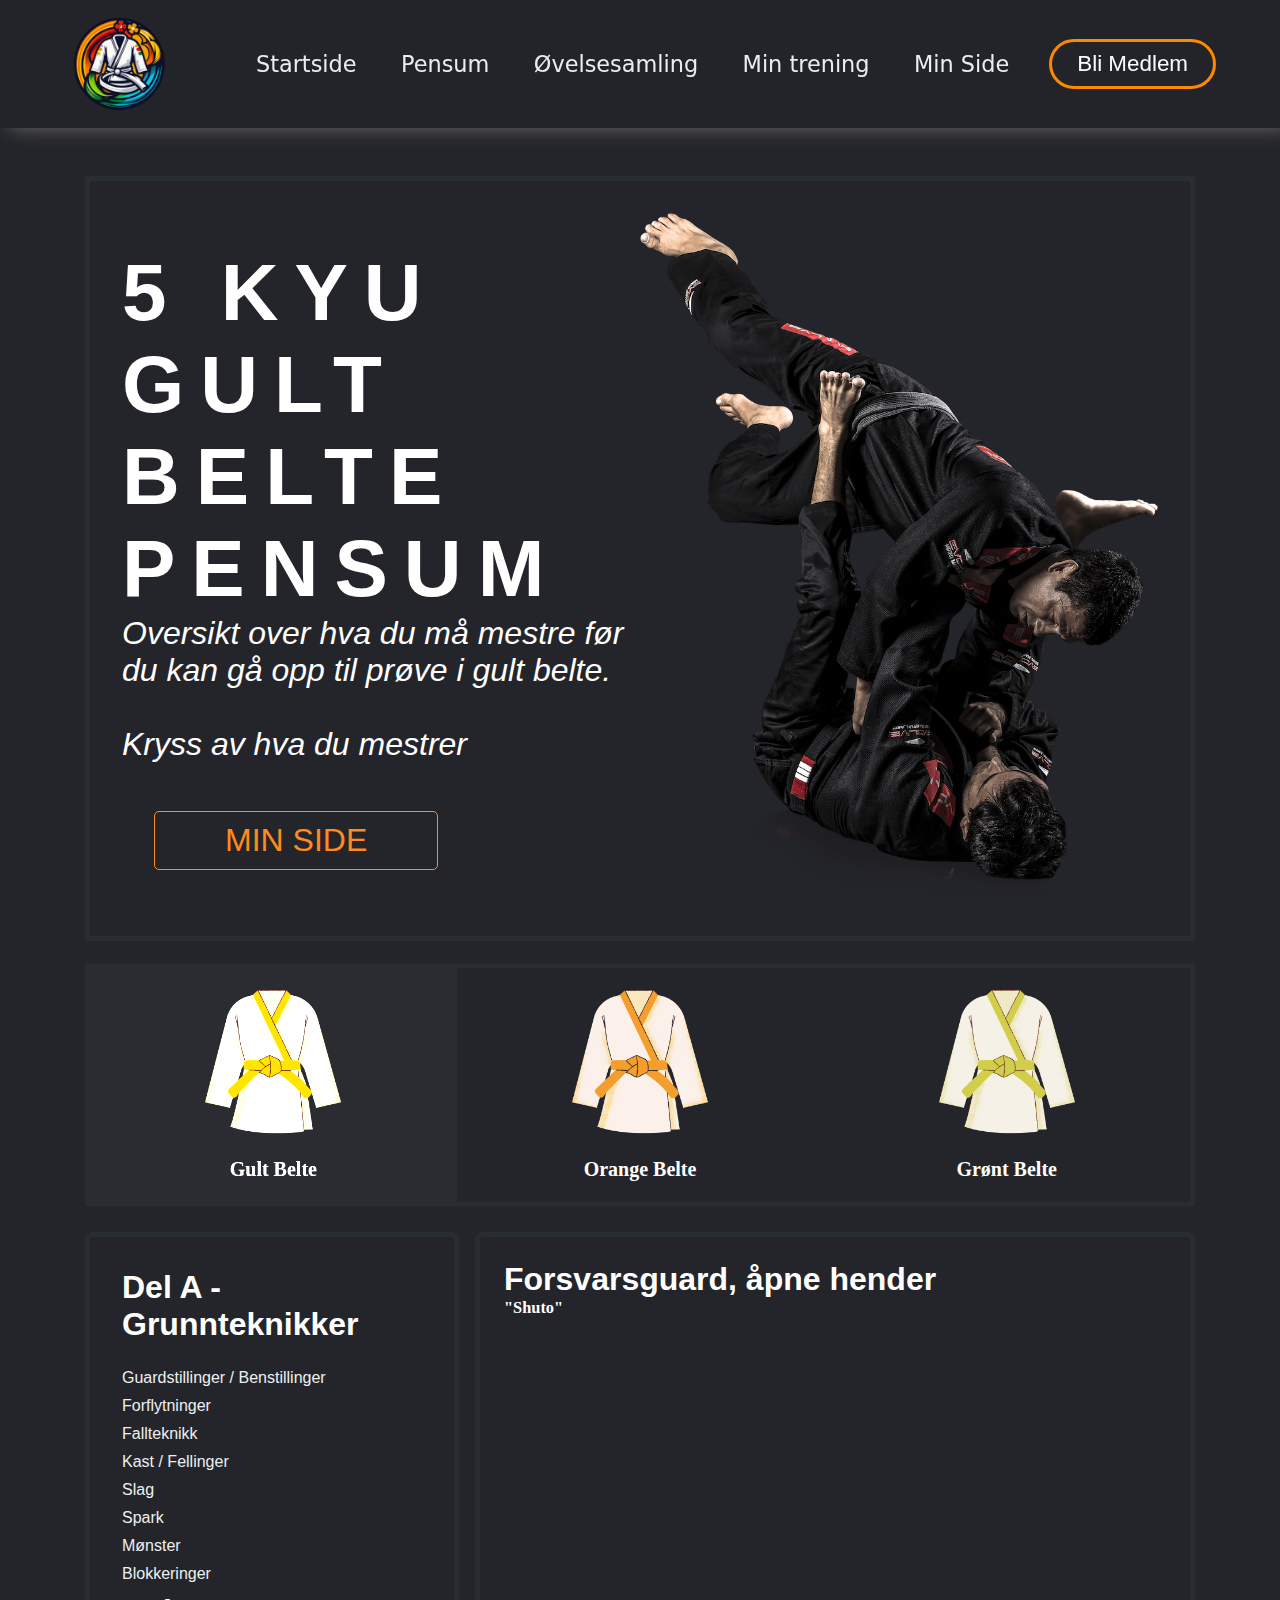
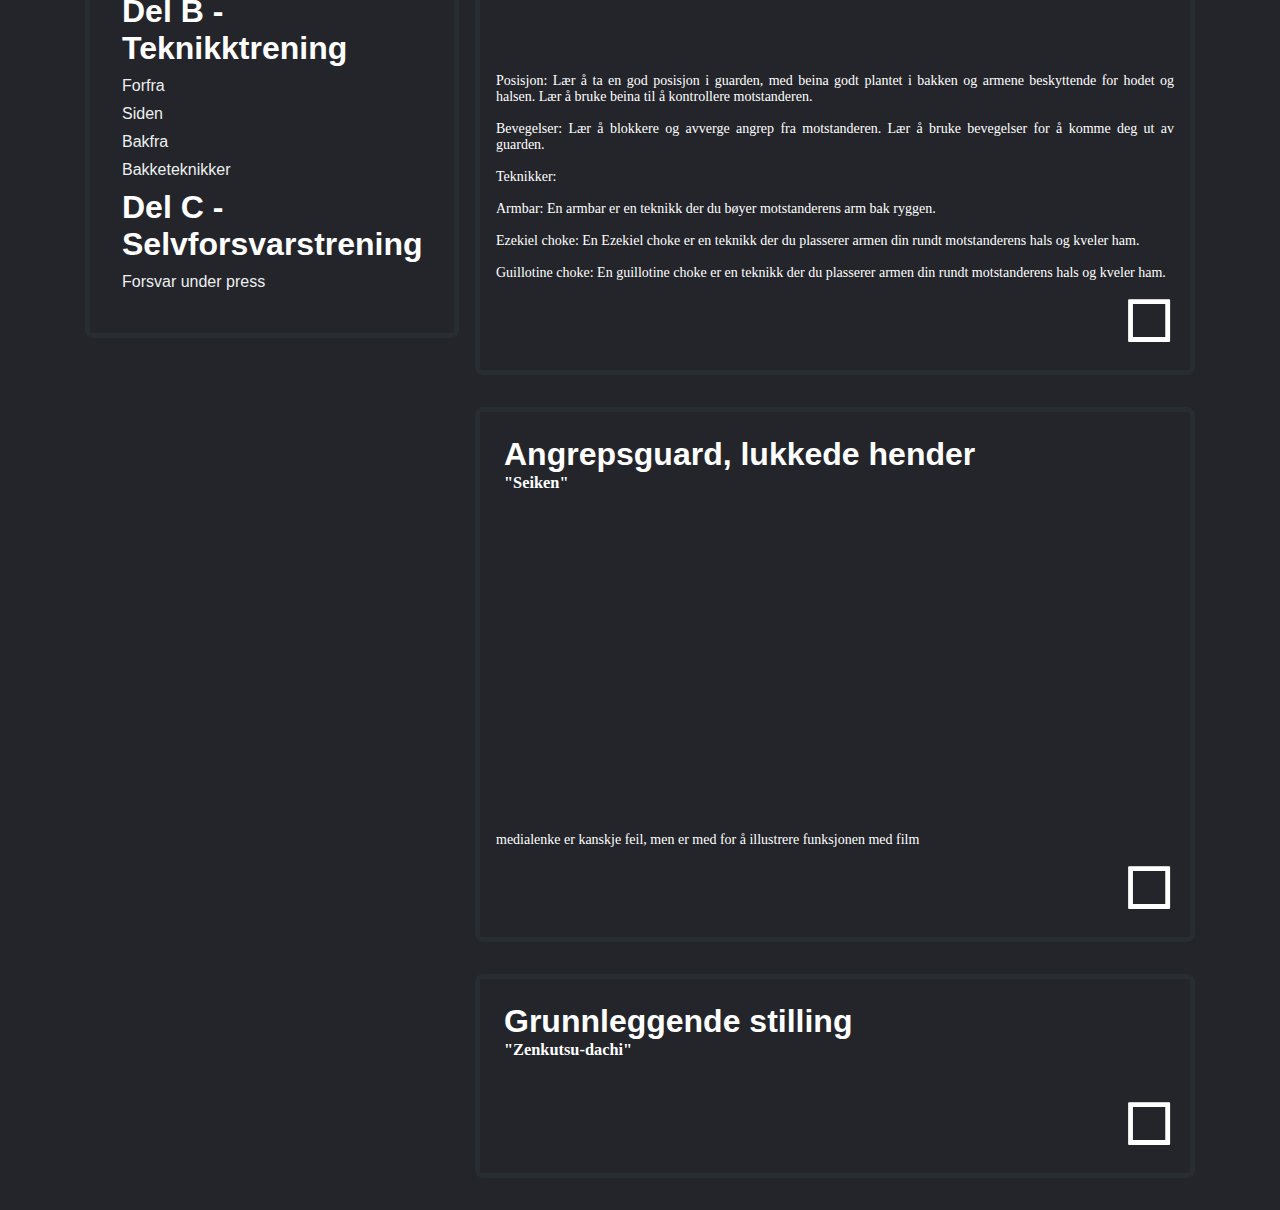
==== JuJitsu Marie/index.html @ 661f01a4 "Lagt til Øvelsesamling" ====
<!DOCTYPE html>
<html lang="en">
<head>
    <!-- META ------------------------------------------>
    <meta charset="UTF-8">
    <meta name="viewport" content="width=device-width, initial-scale=1.0" />
    <meta name="title" content="JuJitsu"/>
    <meta name="description" content="Belte gradering applikasjon" />
    <meta name="author" content="Team2"/>  
    <!-- Styles ----------------------------------------->
    <link rel="stylesheet" href="css/styles.css">
    <link rel="stylesheet" href="css/common.css">
    <link rel="stylesheet" href="css/navBar.css">
    <link rel="stylesheet" href="css/profile.css">
    <link rel="stylesheet" href="css/responsive.css">
    <link rel="stylesheet" href="css/trackProgress.css">
    <link rel="stylesheet" href="css/auth.css">
    <link rel="stylesheet" href="css/pensum.css">
    <!-- Auth ------------------------------------------->
    <script src="js/user/authView.js"></script>
    <script src="js/user/authController.js"></script>
    <!-- Common ----------------------------------------->
    <script src="js/model.js"></script>
    <script src="js/common.js"></script>
    <script src="js/commonView.js"></script>
    <script src="js/commonController.js"></script> 
    <!-- Pages ------------------------------------------>
    <script src="js/landingView.js"></script>
    <!--------------------------------------------------->
    <script src="js/pensumView.js"></script>
    <script src="js/pensumController.js"></script>
    <!--------------------------------------------------->
    <script src="js/userGradeController.js"></script>
    <script src="js/userGradeView.js"></script>
    <script src="js/userSettingsView.js"></script>
    <!--------------------------------------------------->
    <script src="js/trainingView.js"></script>
    <script src="js/trainingController.js"></script>
    <!--------------------------------------------------->
    <script src="js/ExerciseCollectionView.js"></script>
    <script src="js/ExerciseCollectionController.js"></script>
    <!--------------------------------------------------->

</head>
<body onload="init()">
    <div id="header"></div>
    <div id="app"></div>   
    <noscript>Du må slå på javascript for å se denne siden</noscript>
</body>
</html>
---- JuJitsu Marie/css/styles.css ----
html{
  scroll-behavior: smooth;
  scroll-padding: 0px 0px 0px 0px;
}

table {
  border-collapse: collapse;
}

th, td {
  border: 1px solid orange;
  padding: 6px;
}
td{
  text-align: right;
}

td:first-child{
  text-align: left;
}

tr:first-child{
background-color: rgb(184, 115, 11);  
color: white;
}

tr:nth-child(even){
  background-color: rgb(11, 11, 138);
}

th > span{
  cursor: pointer;
}

.main_section .row {
  align-items: center;
  border: 5px solid var(--body-color);
  width: 100%;
  margin: 9rem 0;
  padding: 2rem;
  margin-top: 11rem;
}


.main_section .detail-box a {
  display: inline-block;
  font-family: Verdana, Geneva, Tahoma, sans-serif;
  text-transform: uppercase;
  padding: 10px 70px;
  background-color: transparent;
  border: 1px solid #ff8a1d;
  border-radius: 5px;
  color: #ff8a1d;
}

.main_section .detail-box a:hover {
  background-color: transparent;
  color: #ffffff;
}

.main_section .img-box img {
  width: 100%;
}

.exerciseImg {
  justify-content: center;
  align-items: center;
  width: 100%;
  overflow: hidden;
}
.exerciseContent {
  display: flex;
  flex-direction: row;
  height: 500%;
  width: auto;
  scroll-behavior: smooth;
}
---- JuJitsu Marie/css/common.css ----
:root {
    --body-color: rgb(40, 44, 51);
    --blue: #007bff;
    --indigo: #6610f2;
    --purple: #6f42c1;
    --pink: #e83e8c;
    --red: #dc3545;
    --orange: #fd7e14;
    --yellow: #ffc107;
    --green: #28a745;
    --teal: #20c997;
    --cyan: #17a2b8;
    --white: #fff;
    --gray: #6c757d;
    --gray-dark: #343a40;
    --primary: #007bff;
    --secondary: #6c757d;
    --success: #28a745;
    --info: #17a2b8;
    --warning: #ffc107;
    --danger: #dc3545;
    --light: #f8f9fa;
    --dark: #343a40;
    --breakpoint-xs: 0;
    --breakpoint-sm: 576px;
    --breakpoint-md: 768px;
    --breakpoint-lg: 992px;
    --breakpoint-xl: 1200px;
    --font-family-sans-serif: -apple-system, BlinkMacSystemFont, "Segoe UI",
      Roboto, "Helvetica Neue", Arial, "Noto Sans", sans-serif,
      "Apple Color Emoji", "Segoe UI Emoji", "Segoe UI Symbol", "Noto Color Emoji";
    --font-family-monospace: SFMono-Regular, Menlo, Monaco, Consolas,
      "Liberation Mono", "Courier New", monospace;
  }

  #app {
    margin-top: 7%;
  }
  
  h1 {
    font-family: "Segoe UI", Tahoma, Geneva, Verdana, sans-serif;
    font-weight: 700;
    font-size: 5rem;
  }
  
  h2 {
    font-family: "Segoe UI", Tahoma, Geneva, Verdana, sans-serif;
    font-weight: 700;
    font-size: 2rem;
  }
  
  body {
    color: white;
    font-size: 14px;
  }
  
  * {
    box-sizing: border-box;
    margin: 0;
    padding: 0;
    background-color: #24252a;
  }
  
  .container {
    width: 100%;
    padding-right: 15px;
    padding-left: 15px;
    margin-right: auto;
    margin-left: auto;
    margin-top: 0;
    margin-bottom: 0;
    gap: 1rem;
  }
  
  .row {
    display: -ms-flexbox;
    display: flex;
    -ms-flex-wrap: wrap;
    flex-wrap: wrap;
    margin-right: -15px;
    margin-left: -15px;
  }
  
  .no-gutters {
    margin-right: 0;
    margin-left: 0;
  }
  
  .no-gutters > .col,
  .no-gutters > [class*="col-"] {
    padding-right: 0;
    padding-left: 0;
  }
  
  .col-6 {
    -ms-flex: 0 0 50%;
    flex: 0 0 50%;
    max-width: 50%;
  }
  
  .order-6 {
    -ms-flex-order: 6;
    order: 6;
  }
  
  .offset-6 {
    margin-left: 50%;
  }
  
  .col-sm-6 {
    -ms-flex: 0 0 50%;
    flex: 0 0 50%;
    max-width: 50%;
  }
  
  .order-sm-6 {
    -ms-flex-order: 6;
    order: 6;
  }
  
  .col-md-6 {
    -ms-flex: 0 0 50%;
    flex: 0 0 50%;
    max-width: 50%;
  }
  
  .layout_padding {
    padding-top: 120px;
    padding-bottom: 120px;
  }
  
  .layout_padding2 {
    padding: 45px 0;
  }
  
  .layout_padding2-top {
    padding-top: 45px;
  }
  
  .layout_padding2-bottom {
    padding-bottom: 45px;
  }
  
  .layout_padding-top {
    padding-top: 120px;
  }
  
  .layout_padding-bottom {
    padding-bottom: 120px;
  }

  ::-webkit-scrollbar {
    width: 5px;
  }
  
  ::-webkit-scrollbar-track {
    background: #201f1f;
  }
  
  ::-webkit-scrollbar-thumb {
    background: #e27a04;
  }
  
  ::-webkit-scrollbar-thumb:hover {
    background: #555;
  }
---- JuJitsu Marie/css/navBar.css ----
li,
a,
button {
  font-family: "Montserrat", sans-serif;
  font-weight: 500;
  font-size: 16px;
  color: #edf0f1;
  text-decoration: none;
  cursor: pointer;
}

header {
  display: flex;
  justify-content: flex-end;
  align-items: center;
  padding: 1% 5%;
  filter: brightness(0.9);
  filter: drop-shadow(rgb(107, 107, 107) 10px 0px 10px);
  position: fixed; /* Change to "fixed" */
  top: 0;
  width: 100%; /* Make it 100% width to span the entire viewport */
  z-index: 100; /* Add a z-index to ensure it's above other content */
  height: 8rem;
  opacity: 0.99;
}

.logo {
  cursor: pointer;
  margin-right: auto;
  height: 7rem;
  width: 7rem;
}

.nav__links {
  list-style: none;
  cursor: pointer;
  
}

.nav__links li {
  display: inline-block;
  
}

.nav__links li a {
  transition: all 0.3s ease 0s;
  padding: 0 20px;
  font-size: 1.4rem;
  font-family: system-ui, -apple-system, BlinkMacSystemFont, 'Segoe UI', Roboto, Oxygen, Ubuntu, Cantarell, 'Open Sans', 'Helvetica Neue', sans-serif;
}

.nav__links li a:hover {
  color: rgb(255, 140, 0);
}

button {
  padding: 9px 25px;
  font-size: 1.4rem;
  background-color: inherit;
  color: rgb(255, 255, 255);
  border: rgb(255, 140, 0) 3px solid;
  border-radius: 25px;
  cursor: pointer;
  transition: all 0.3s ease 0s;
  margin-left: 20px;
}

button:hover {
  background-color: rgb(59, 59, 59);
  color: rgb(255, 255, 255);
  box-shadow: rgb(255, 140, 0) 0 0 10px;
}
---- JuJitsu Marie/css/profile.css ----
.sidenav {
    color: #ffffff;
    border-bottom-right-radius: 25px;
    top: 20rem;
    left: 10%;
    overflow-x: hidden;
    padding-top: 20px;
    position: absolute;
    width: 250px;
}

.profile {
    margin-bottom: 20px;
    margin-top: 1rem;
    text-align: center;
}

.profile img {
    border-radius: 50%;
    box-shadow: 0px 0px 5px 1px rgb(255, 255, 255);
}

.name {
    font-size: 20px;
    font-weight: bold;
    padding-top: 20px;
}

.job {
    font-size: 16px;
    font-weight: bold;
    padding-top: 10px;
}

.url, hr {
    text-align: center;
}

.url hr {
    margin-left: 20%;
    width: 60%;
}

.url a {
    color: #818181;
    display: block;
    font-size: 20px;
    margin: 10px 0;
    padding: 6px 8px;
    text-decoration: none;
}

.url a:hover, .url .active {
  color: black;
    margin-left: 25%;
    width: 50%;
    background-color: #ffffff;
    border-radius: 20px;
}

.main_grade {
    margin-top: 7%;
    margin-left: 29%;
    font-size: 28px;
    padding: 0 10px;
    width: 58%;
    
}


.main_grade .card_grade {
  display: flex;
  flex-direction: row;
  flex-wrap: wrap;
  flex-flow: row;
  justify-content: space-between;
  height: auto;
    
    
}

.main_settings {
  margin-top: 10%;
  margin-left: 29%;
  font-size: 28px;
  padding: 0 10px;
  width: 58%;
}

.main_settings h2 {
  color: #ffffff;
  font-family: 'Segoe UI', Tahoma, Geneva, Verdana, sans-serif;
  font-size: 24px;
  margin-bottom: 10px;
}

.main_settings .card_settings {
  background-color: inherit;
  border-radius: 18px;
  box-shadow: 1px 1px 8px 0 grey;
  height: auto;
  margin-bottom: 20px;
  padding: 20px 0 20px 20px;
  width: 80rem;
}

.main_settings .card_settings table {
  border: none;
  font-size: 16px;
  height: 270px;
  width: 80%;
}

.edit {
  position: absolute;
  color: #e7e7e8;
  right: 14%;
}


#checklist {
  margin: 20px;
  text-align: left;
}
---- JuJitsu Marie/css/responsive.css ----
@media (max-width: 1300px) {}

@media (max-width: 1120px) {}

@media (max-width: 992px) {
    .hero_area {
        height: auto;
    }

    .header_section .main_nav {
        flex: 1;
    }

    #navbarSupportedContent {
        margin-top: 15px;
    }

    .main_section {
        padding-top: 45px;
    }

    .pensum_section .pensum_container .box {
        padding: 30px 15px;
    }

    .pensum_section .pensum_container .box .img-box {
        width: 75px;
    }


    .pensum_section {
        transform: none;
        padding: 90px 0;
    }


}

@media (max-width: 767px) {
    .layout_padding {
        padding-top: 90px;
        padding-bottom: 90px;
    }

    .layout_padding-top {
        padding-top: 90px;
    }

    .layout_padding-bottom {
        padding-bottom: 90px;
    }

    .main_section .detail-box {
        padding-bottom: 45px;
    }

    .pensum_section .pensum_container {
        flex-direction: column;
    }

    .pensum_section .pensum_container .box {
        padding: 30px 15px;
    }

    .pensum_section .pensum_container .box:not(:nth-last-child(1)) {
        margin-bottom: 15px;
    }

}

@media (max-width: 576px) {}

@media (max-width: 480px) {}

@media (max-width: 400px) {}

@media (max-width: 360px) {}

@media (min-width: 1200px) {
    .container {
        max-width: 1170px;
    }

}

@media (min-width: 576px) {
    .container {
      max-width: 540px;
    }
  }
  
  @media (min-width: 768px) {
    .container {
      max-width: 720px;
    }
  }
  
  @media (min-width: 992px) {
    .container {
      max-width: 960px;
    }
  }
  
  @media (min-width: 1200px) {
    .container {
      max-width: 1140px;
    }
  }
---- JuJitsu Marie/css/trackProgress.css ----
#progress{
  display: flex;
  flex-direction: row;
}

#checklist {
    margin: 20px;
    text-align: left;
  }
  
  
  ul {
    list-style: none;
    padding: 0;
  }
  
  li {
    margin: 10px 0;
  }
  
  .circular-chart {
    display: flex;
    justify-content: center;
    align-items: center;
    justify-self: center;
    margin: 20px;
    max-width: 20rem;
  }
  
  .circleBelt {

    stroke-width: 3.8;
    fill: none;
  }
  
  .circleCategory {
    stroke-width: 3.8;
    fill: none;
  }
  
  .percentage-text-category,
  .percentage-text-belt,
  .percentage-text {
    font-size: 10px;
    text-anchor: middle;
  }
  
  #progressPercentage {
    font-size: 0.4rem;
  }

.pensumList {
    display: grid;
    grid-template-columns: 1fr 1fr 1fr; 
    width: 100%;
    margin: 0 auto;
    gap: 20px;
    font-size: 1rem;
    
  }

.beltCol{
  grid-column: 1;
}

.categoryAll{
  grid-column: 2;
}

.category1{
  grid-column: 1;
}

.category2{
  grid-column: 2;
}

.category3{
  grid-column: 3;
}

#progress{
  display: flex;
  flex-direction: column;
  align-items: center;
  text-align: left;
  padding: 20px;
  border-radius: 5px;
}


  .trackProgress {
    display: flex;
    flex-direction: column;
    align-items: center;
    text-align: left;
    padding: 20px;
    border-radius: 5px;
  }
  
  .subtype {
    pointer-events: none;
  }

  @keyframes progress {
    from {
        stroke-dasharray: 0, 100;
    }
  }

  
@import url('https://fonts.googleapis.com/css?family=Montserrat&display=swap');

* {
	box-sizing: border-box;
}



.progress {
  background: linear-gradient(to right, #ffffff, #ffffff,  #ffffff, #ffffff);
	border-radius: 20px;
	position: relative;
	margin: 15px 0;
	height: 100%;
	width: 100%;
}

.progress-done {
	background: linear-gradient(to left, #f6d207, #bcb418);
	box-shadow: 0 3px 3px -5px #c5c508, 0 2px 5px #837d0a;
	border-radius: 20px;
	color: #313131;
	display: flex;
	align-items: center;
	justify-content: center;
	height: 100%;
	width: 0;
	opacity: 0;
}

.knot {
  width: 5rem;
  height: 5rem;
  background: #313131;
  position: absolute;
  top: 50%;
  left: 50%;
  transform: translate(-50%, -50%);
  border-radius: 50%;
  border: solid rgb(93, 93, 93) 4px;
}


.knot-center {
  width: 2rem;
  height: 2rem;
  background: #ffffff;
  position: absolute;
  top: 50%;
  left: 50%;
  transform: translate(-50%, -50%);
  border-radius: 50%;
}
---- JuJitsu Marie/css/auth.css ----
.form {
    padding: 40px;
    max-width: 50rem;
    margin: 40px auto;
    border-radius: 4px;
    box-shadow: 0 4px 10px 4px rgba(255, 255, 255, 0.3);
    justify-content: center;
    align-items: center;
    margin-top: 10rem;
  }
  
  .tab-group {
    list-style: none;
    padding: 0;
    margin: 0 0 40px 0;
  }
  .tab-group:after {
    content: "";
    display: table;
    clear: both;
  }
  .tab-group li a {
    display: block;
    text-decoration: none;
    padding: 15px;
    background-color: inherit;
    color: #a0b3b0;
    font-size: 20px;
    float: left;
    width: 50%;
    text-align: center;
    cursor: pointer;
    transition: .5s ease;
    border: #282828 3px solid; 
  }
  .tab-group li a:hover {
    background: #dc830e;;
    color: #ffffff;
  }
  .tab-group .active a {
    background-color: inherit;
    border: #dc830e 3px solid; 
    color: #ffffff;
  }
  
  .tab-content > div:last-child {
    display: none;
  }
  
  
  label {
    position: absolute;
    transform: translateY(6px);
    left: 13px;
    color: rgba(255, 255, 255, 0.5);
    transition: all 0.25s ease;
    pointer-events: none;
    font-size: 22px;
  }
  label .req {
    margin: 2px;
    color: #dc830e;;
  }
  
  label.active {
    transform: translateY(50px);
    left: 2px;
    font-size: 14px;
  }
  label.active .req {
    opacity: 0;
  }
  
  label.highlight {
    color: #ffffff;
  }
  
  form input, textarea {
    font-size: 22px;
    display: block;
    width: 100%;
    height: 100%;
    padding: 5px 10px;
    background: none;
    background-image: none;
    color: #ffffff;
    border-radius: 0;
    transition: border-color .25s ease, box-shadow .25s ease;
  }
  input:focus, textarea:focus {
    outline: 0;
    border-color: #dc830e;
  }
  
  textarea {
    resize: vertical;
  }
  
  .field-wrap {
    position: relative;
    margin-bottom: 40px;
  }
  
  .top-row:after {
    content: "";
    display: table;
    clear: both;
  }
  .top-row > div {
    float: left;
    width: 48%;
    margin-right: 4%;
  }
  .top-row > div:last-child {
    margin: 0;
  }
  
  .buttonForm {
    border: 0;
    outline: none;
    border-radius: 0;
    padding: 15px 0;
    margin: 0;
    font-size: 2rem;
    font-weight: 200;
    text-transform: uppercase;
    letter-spacing: .1em;
    background: inherit;
    border: #dc830e solid 3px;
    border-radius: 3px;
    color: #ffffff;
    transition: all 0.5s ease;

  }
  .buttonForm:hover, .buttonForm:focus {
    background: #dc830e;
  }
  
  .buttonForm-block {
    display: block;
    width: 100%;
  }
  
  .forgot {
    margin-top: -20px;
    text-align: right;
  }
---- JuJitsu Marie/css/pensum.css ----
.display_section{
  margin-top: -6rem;
}

.pensum_section {
  transform: translateY(-50%);
}

.pensum_section .pensum_container {
  display: -webkit-box;

}

.pensum_section .pensum_container .box {
  -webkit-box-flex: 1;
  flex: 1;
  display: flex;
  flex-direction: column;
  align-items: center;
  text-align: center;
  padding: 1rem 1rem;
  background-color: inherit;
  color: #ffffff;
  width: 100%;
  margin-right: auto;
  margin-left: auto;
  margin-top: 0;
  margin-bottom: 0;
}

.pensum_section .pensum_container {
  border: solid 5px var(--body-color);
}

.box {
  border: 5px solid transparent;
}
.pensum_section .pensum_container .box .img-box {
  width: 9rem;
  background-color: inherit;
}

.pensum_section img {
  width: 100%;
}

.pensum_section .pensum_container .box:hover,
.pensum_section .pensum_container .box.active {
  filter: brightness(1.2);
  background-color: inherit;
}

#pensumTitle {
    font-family:Verdana, Geneva, Tahoma, sans-serif;
    letter-spacing: 1rem;
  }
  
  #pensumText {
    font-family:'Gill Sans', 'Gill Sans MT', Calibri, 'Trebuchet MS', sans-serif;
    font-style: italic;
    font-size: 2rem;
  }
  
  #pensumMyPage {
    font-size: 2rem;
    margin-left: 2rem;
    margin-top: 3rem;
  }

.pensumSelect {
  position: sticky;
  top: 15rem;
  display: flex;
  flex-direction: column;
  align-items: flex-start;
  margin-bottom: 3rem;
  margin-right: 1rem;
  padding: 2rem;
  border: 5px solid var(--body-color);
  height: 100%;
  overflow: hidden;
  border-radius: 0.5rem;
}

.pensumContent {
  display: flex;
  flex-direction: column;
  align-items: flex-start;
  width: 45rem;
  color: white;
  cursor: pointer;
  scroll-behavior: smooth;
  height: 100%;
}

.card-container {
  display: flex;
}

.card {
  display: flex;
  justify-content: center;
  flex-direction: column;
  gap: 0.5rem;
  width: 45rem;
  height: 100%;
  border-radius: 0.5rem;
  padding: 1rem;
  border: 5px solid var(--body-color);
}

.card-img {
  border-radius: 12px;
}

.card_title {
  padding: 0.5rem;
  color: #ffffff;
  font-weight: bold;
}

.card_body {
  height: 100%;
  display: flex;
  flex-direction: column;
  justify-content: space-between;
}

.card_footer {
    display: flex;
    justify-content: right;
    font-size: 3rem;
}

.card_video {
  display: flex;
  justify-content: center;
}
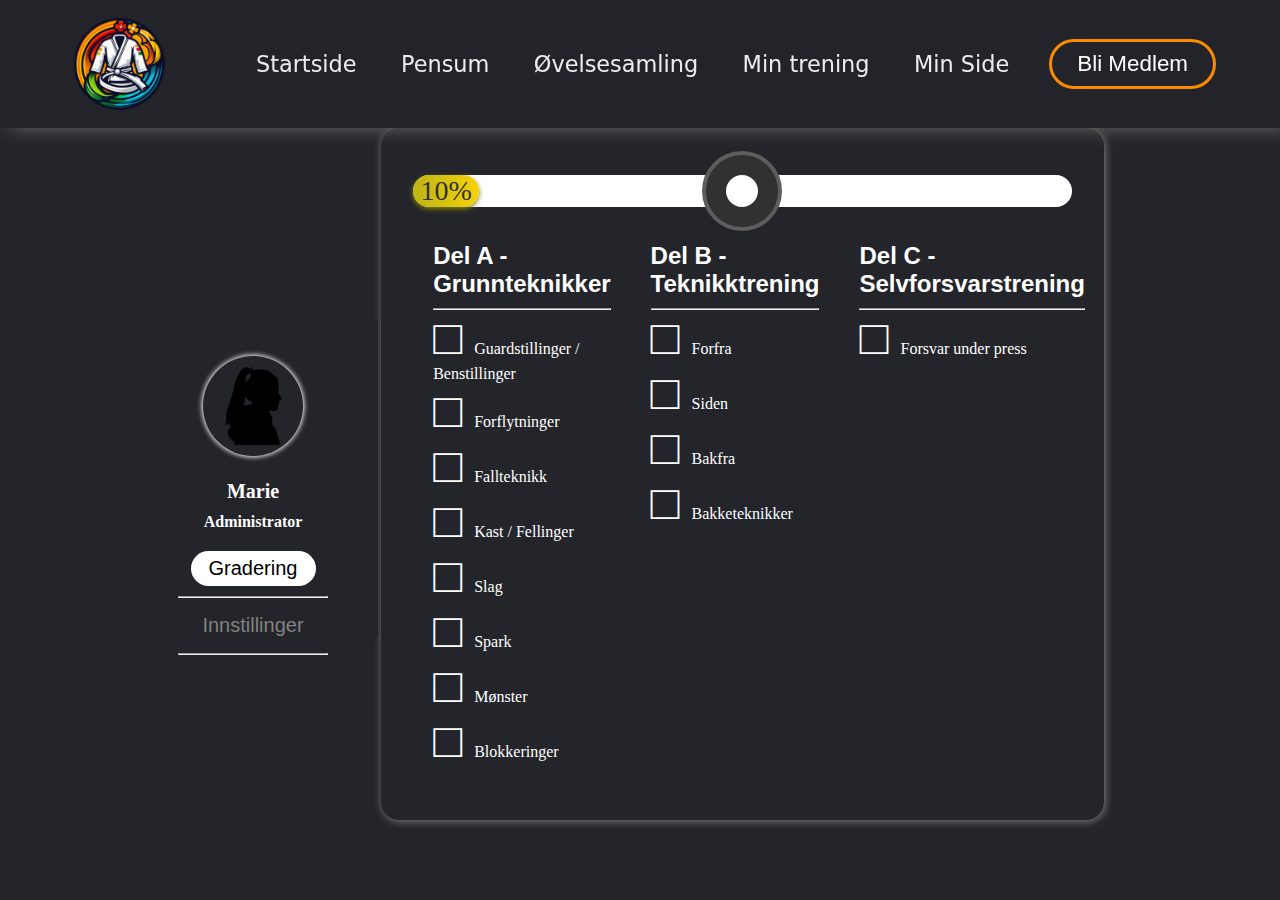
==== commit 37921c98: "update 4 files and delete 1 file" ====
--- a/JuJitsu Marie/index.html
+++ b/JuJitsu Marie/index.html
@@ -13,7 +13,6 @@
     <link rel="stylesheet" href="css/navBar.css">
     <link rel="stylesheet" href="css/profile.css">
     <link rel="stylesheet" href="css/responsive.css">
-    <link rel="stylesheet" href="css/trackProgress.css">
     <link rel="stylesheet" href="css/auth.css">
     <link rel="stylesheet" href="css/pensum.css">
     <!-- Auth ------------------------------------------->
--- a/JuJitsu Marie/css/profile.css
+++ b/JuJitsu Marie/css/profile.css
@@ -100,8 +100,8 @@
   box-shadow: 1px 1px 8px 0 grey;
   height: auto;
   margin-bottom: 20px;
-  padding: 20px 0 20px 20px;
-  width: 80rem;
+  padding: 2rem;
+  width: 100%;
 }
 
 .main_settings .card_settings table {
@@ -121,4 +121,112 @@
 #checklist {
   margin: 20px;
   text-align: left;
-}+}
+
+#progress{
+  display: flex;
+  flex-direction: row;
+}
+
+#checklist {
+    margin: 20px;
+    text-align: left;
+  }
+  
+  
+  ul {
+    list-style: none;
+    padding: 0;
+  }
+  
+  li {
+    margin: 10px 0;
+  }
+  
+  
+  #progressPercentage {
+    font-size: 0.4rem;
+  }
+
+.pensumList {
+    display: grid;
+    grid-template-columns: 1fr 1fr 1fr; 
+    width: 100%;
+    margin: 0 auto;
+    font-size: 1rem;
+    
+  }
+
+.beltCol{
+  grid-column: 1;
+}
+
+.categoryAll{
+  grid-column: 2;
+}
+
+.category1{
+  grid-column: 1;
+
+}
+
+.category2{
+  grid-column: 2;
+}
+
+.category3{
+  grid-column: 3;
+
+}
+
+
+
+.progress {
+  background: linear-gradient(to right, #ffffff, #ffffff,  #ffffff, #ffffff);
+	border-radius: 20px;
+	position: relative;
+	margin: 15px 0;
+	height: 100%;
+	width: 100%;
+}
+
+.progress-done {
+	background: linear-gradient(to left, #f6d207, #bcb418);
+	box-shadow: 0 3px 3px -5px #c5c508, 0 2px 5px #837d0a;
+	border-radius: 20px;
+	color: #313131;
+	display: flex;
+	align-items: center;
+	justify-content: center;
+	height: 100%;
+	width: 0;
+	opacity: 0;
+}
+
+.knot {
+  width: 5rem;
+  height: 5rem;
+  background: #313131;
+  position: absolute;
+  top: 50%;
+  left: 50%;
+  transform: translate(-50%, -50%);
+  border-radius: 50%;
+  border: solid rgb(93, 93, 93) 4px;
+}
+
+
+.knot-center {
+  width: 2rem;
+  height: 2rem;
+  background: #ffffff;
+  position: absolute;
+  top: 50%;
+  left: 50%;
+  transform: translate(-50%, -50%);
+  border-radius: 50%;
+}
+  
+
+
+  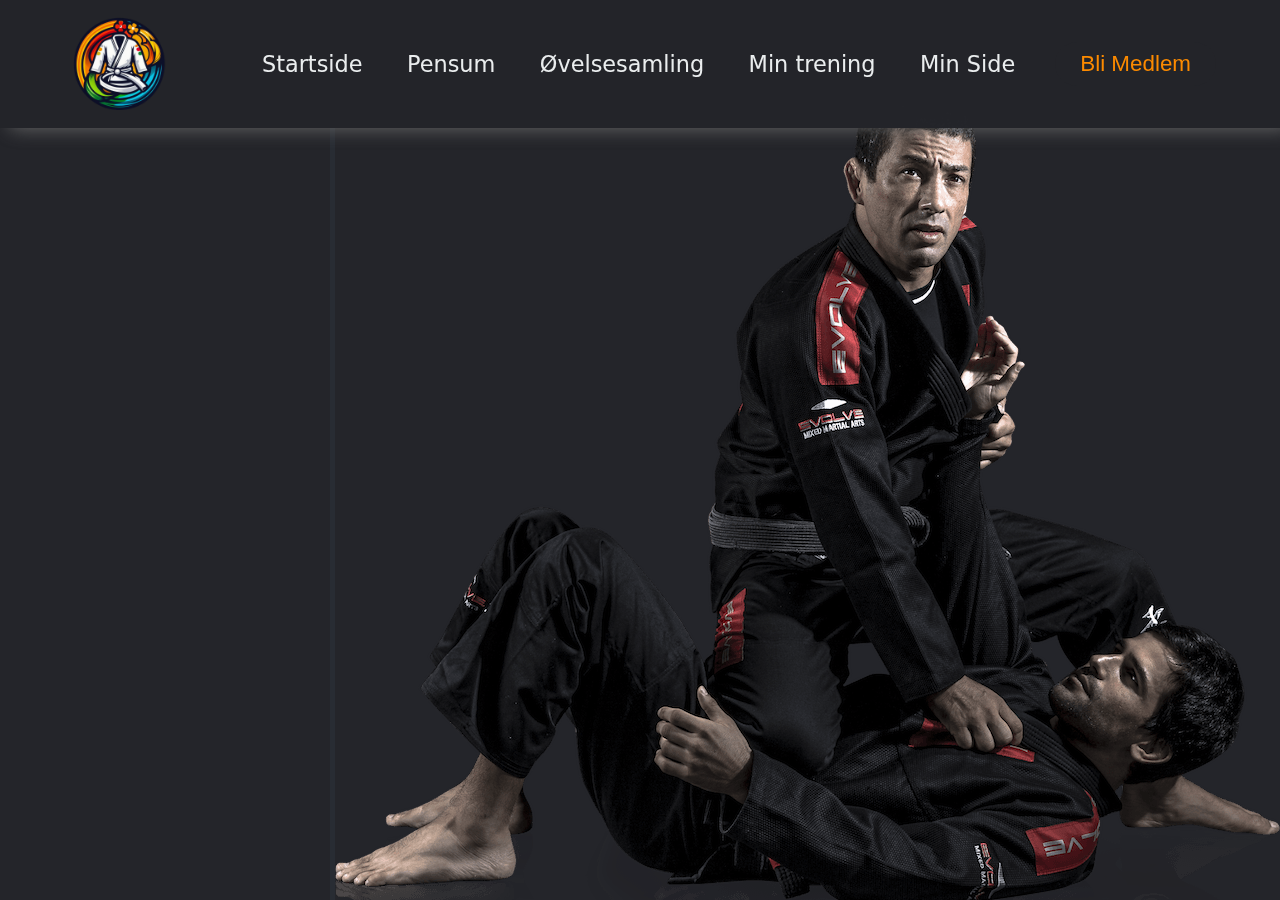
==== commit e47ebf87: "update 11 files" ====
--- a/JuJitsu Marie/index.html
+++ b/JuJitsu Marie/index.html
@@ -15,6 +15,7 @@
     <link rel="stylesheet" href="css/responsive.css">
     <link rel="stylesheet" href="css/auth.css">
     <link rel="stylesheet" href="css/pensum.css">
+    <link rel="stylesheet" href="css/footer.css">
     <!-- Auth ------------------------------------------->
     <script src="js/user/authView.js"></script>
     <script src="js/user/authController.js"></script>
@@ -43,7 +44,8 @@
 </head>
 <body onload="init()">
     <div id="header"></div>
-    <div id="app"></div>   
+    <div id="app"></div> 
+    <div id="footer"></div>  
     <noscript>Du må slå på javascript for å se denne siden</noscript>
 </body>
 </html>--- a/JuJitsu Marie/css/styles.css
+++ b/JuJitsu Marie/css/styles.css
@@ -32,6 +32,10 @@
   cursor: pointer;
 }
 
+ul{
+  list-style: none;
+}
+
 .main_section .row {
   align-items: center;
   border: 5px solid var(--body-color);
@@ -48,9 +52,9 @@
   text-transform: uppercase;
   padding: 10px 70px;
   background-color: transparent;
-  border: 1px solid #ff8a1d;
+  border: 1px solid var(--accent);
   border-radius: 5px;
-  color: #ff8a1d;
+  color: var(--accent);
 }
 
 .main_section .detail-box a:hover {
@@ -61,6 +65,43 @@
 .main_section .img-box img {
   width: 100%;
 }
+
+.landing_section .detail-box {
+  position: fixed;
+  width: 31rem;
+  top:5;
+  left:25%;
+  height: 100%;
+  
+
+
+}
+
+.landing_section .img-box img {
+  position: fixed;
+  bottom:-3rem;
+  right:0;
+  border-left: var(--body-color) 5px solid;
+  }
+
+
+.landing_section .detail-box a {
+  display: inline-block;
+  font-family: Verdana, Geneva, Tahoma, sans-serif;
+  text-transform: uppercase;
+  padding: 1rem 7.5rem;
+  background-color: transparent;
+  border: 1px solid var(--accent);
+  border-radius: 5px;
+  color: var(--accent);
+}
+
+.landing_section .detail-box a:hover {
+  border: solid white 1px;
+  background-color: transparent;
+  color: #ffffff;
+}
+
 
 .exerciseImg {
   justify-content: center;
--- a/JuJitsu Marie/css/common.css
+++ b/JuJitsu Marie/css/common.css
@@ -1,4 +1,5 @@
 :root {
+    --accent: rgb(255, 140, 0);
     --body-color: rgb(40, 44, 51);
     --blue: #007bff;
     --indigo: #6610f2;
@@ -52,6 +53,8 @@
   body {
     color: white;
     font-size: 14px;
+    overflow-y: scroll;
+    overflow-x: hidden;
   }
   
   * {
@@ -158,7 +161,7 @@
   }
   
   ::-webkit-scrollbar-thumb {
-    background: #e27a04;
+    background: var(--accent);
   }
   
   ::-webkit-scrollbar-thumb:hover {
--- a/JuJitsu Marie/css/navBar.css
+++ b/JuJitsu Marie/css/navBar.css
@@ -19,8 +19,8 @@
   filter: drop-shadow(rgb(107, 107, 107) 10px 0px 10px);
   position: fixed; /* Change to "fixed" */
   top: 0;
-  width: 100%; /* Make it 100% width to span the entire viewport */
-  z-index: 100; /* Add a z-index to ensure it's above other content */
+  width: 100%;
+  z-index: 100;
   height: 8rem;
   opacity: 0.99;
 }
@@ -51,23 +51,22 @@
 }
 
 .nav__links li a:hover {
-  color: rgb(255, 140, 0);
+  color: var(--accent);
 }
 
 button {
   padding: 9px 25px;
   font-size: 1.4rem;
   background-color: inherit;
-  color: rgb(255, 255, 255);
-  border: rgb(255, 140, 0) 3px solid;
-  border-radius: 25px;
+  color:var(--accent);
+  border: none;
+  border-radius: 50px;
   cursor: pointer;
   transition: all 0.3s ease 0s;
   margin-left: 20px;
 }
 
 button:hover {
-  background-color: rgb(59, 59, 59);
   color: rgb(255, 255, 255);
-  box-shadow: rgb(255, 140, 0) 0 0 10px;
+  box-shadow: rgb(255, 255, 255) 0 0 10px;
 }--- a/JuJitsu Marie/css/profile.css
+++ b/JuJitsu Marie/css/profile.css
@@ -17,7 +17,7 @@
 
 .profile img {
     border-radius: 50%;
-    box-shadow: 0px 0px 5px 1px rgb(255, 255, 255);
+    box-shadow: 0px 0px 5px 1px var(--white);
 }
 
 .name {
@@ -54,7 +54,7 @@
   color: black;
     margin-left: 25%;
     width: 50%;
-    background-color: #ffffff;
+    background-color: var(--white);
     border-radius: 20px;
 }
 
@@ -82,38 +82,63 @@
 .main_settings {
   margin-top: 10%;
   margin-left: 29%;
-  font-size: 28px;
+  font-size: 2rem;
   padding: 0 10px;
-  width: 58%;
+  width: 50%;
 }
 
 .main_settings h2 {
-  color: #ffffff;
+  color: var(--white);
   font-family: 'Segoe UI', Tahoma, Geneva, Verdana, sans-serif;
   font-size: 24px;
   margin-bottom: 10px;
 }
 
+.main_settings a {
+  color: var(--white);
+  font-family: 'Segoe UI', Tahoma, Geneva, Verdana, sans-serif;
+  font-size: 24px;
+  margin-bottom: 10px;
+}
+
 .main_settings .card_settings {
   background-color: inherit;
-  border-radius: 18px;
-  box-shadow: 1px 1px 8px 0 grey;
+  border-radius: 5px;
+  border: 5px solid var(--body-color);
   height: auto;
   margin-bottom: 20px;
   padding: 2rem;
-  width: 100%;
-}
-
-.main_settings .card_settings table {
+  width: 90%;
+}
+
+.main_settings .card_settings .card-body table {
   border: none;
   font-size: 16px;
   height: 270px;
   width: 80%;
-}
+  border: none;
+  color: var(--white);
+}
+
+.main_settings .card_settings .card-body ul {
+  list-style: none;
+  padding: 0;
+  border: none;
+}
+.main_settings .card_settings .card-body li {
+  margin: 10px 0;
+  border: none;
+}
+
+.main_settings .card_settings .card-body td {
+  margin: 10px 0;
+  border: none;
+}
+
 
 .edit {
   position: absolute;
-  color: #e7e7e8;
+  color: var(--white);
   right: 14%;
 }
 
@@ -121,6 +146,7 @@
 #checklist {
   margin: 20px;
   text-align: left;
+  font-size: 1.3rem;
 }
 
 #progress{
@@ -132,17 +158,6 @@
     margin: 20px;
     text-align: left;
   }
-  
-  
-  ul {
-    list-style: none;
-    padding: 0;
-  }
-  
-  li {
-    margin: 10px 0;
-  }
-  
   
   #progressPercentage {
     font-size: 0.4rem;
@@ -219,7 +234,7 @@
 .knot-center {
   width: 2rem;
   height: 2rem;
-  background: #ffffff;
+  background: var(--white);
   position: absolute;
   top: 50%;
   left: 50%;
--- a/JuJitsu Marie/css/responsive.css
+++ b/JuJitsu Marie/css/responsive.css
@@ -105,4 +105,13 @@
     .container {
       max-width: 1140px;
     }
-  }+  }
+
+
+  @media (min-width: 2000px) {
+    img {
+        width: 50%;
+        height: auto;
+    }
+
+}--- a/JuJitsu Marie/css/auth.css
+++ b/JuJitsu Marie/css/auth.css
@@ -34,12 +34,12 @@
     border: #282828 3px solid; 
   }
   .tab-group li a:hover {
-    background: #dc830e;;
+    background: var(--accent);
     color: #ffffff;
   }
   .tab-group .active a {
     background-color: inherit;
-    border: #dc830e 3px solid; 
+    border: var(--accent) 3px solid; 
     color: #ffffff;
   }
   
@@ -59,7 +59,7 @@
   }
   label .req {
     margin: 2px;
-    color: #dc830e;;
+    color: var(--accent);
   }
   
   label.active {
@@ -89,7 +89,7 @@
   }
   input:focus, textarea:focus {
     outline: 0;
-    border-color: #dc830e;
+    border-color: var(--accent);
   }
   
   textarea {
@@ -126,14 +126,14 @@
     text-transform: uppercase;
     letter-spacing: .1em;
     background: inherit;
-    border: #dc830e solid 3px;
+    border: var(--accent) solid 3px;
     border-radius: 3px;
     color: #ffffff;
     transition: all 0.5s ease;
 
   }
   .buttonForm:hover, .buttonForm:focus {
-    background: #dc830e;
+    background: var(--accent);
   }
   
   .buttonForm-block {
--- a/JuJitsu Marie/css/pensum.css
+++ b/JuJitsu Marie/css/pensum.css
@@ -52,24 +52,26 @@
 
 #pensumTitle {
     font-family:Verdana, Geneva, Tahoma, sans-serif;
-    letter-spacing: 1rem;
+    letter-spacing: 0.5rem;
+    font-weight: bolder;
+    padding: 1rem;
   }
   
   #pensumText {
     font-family:'Gill Sans', 'Gill Sans MT', Calibri, 'Trebuchet MS', sans-serif;
-    font-style: italic;
+    padding: 1rem;
     font-size: 2rem;
   }
-  
+
   #pensumMyPage {
     font-size: 2rem;
-    margin-left: 2rem;
+    margin-left: 1rem;
     margin-top: 3rem;
   }
 
 .pensumSelect {
   position: sticky;
-  top: 15rem;
+  top: 21rem;
   display: flex;
   flex-direction: column;
   align-items: flex-start;
@@ -80,9 +82,20 @@
   height: 100%;
   overflow: hidden;
   border-radius: 0.5rem;
+  font-size: 2.4rem;
+  width: 25rem;
+  color: var(--accent);
+  margin-bottom: 17.5rem; /* Adjust as needed */
+}
+
+.pensumSelect a {
+
+  font-size: 1.5rem;
+  line-height: 2rem;
 }
 
 .pensumContent {
+  min-height: 100rem; /* Adjust this value as needed */
   display: flex;
   flex-direction: column;
   align-items: flex-start;
@@ -91,6 +104,7 @@
   cursor: pointer;
   scroll-behavior: smooth;
   height: 100%;
+  transition: height 0.2s ease-out;
 }
 
 .card-container {
--- a/JuJitsu Marie/css/footer.css
+++ b/JuJitsu Marie/css/footer.css
@@ -0,0 +1,6 @@
+footer {
+    position: relative;
+    bottom: 0;
+    height: 10rem;
+    border: 2px solid white;
+}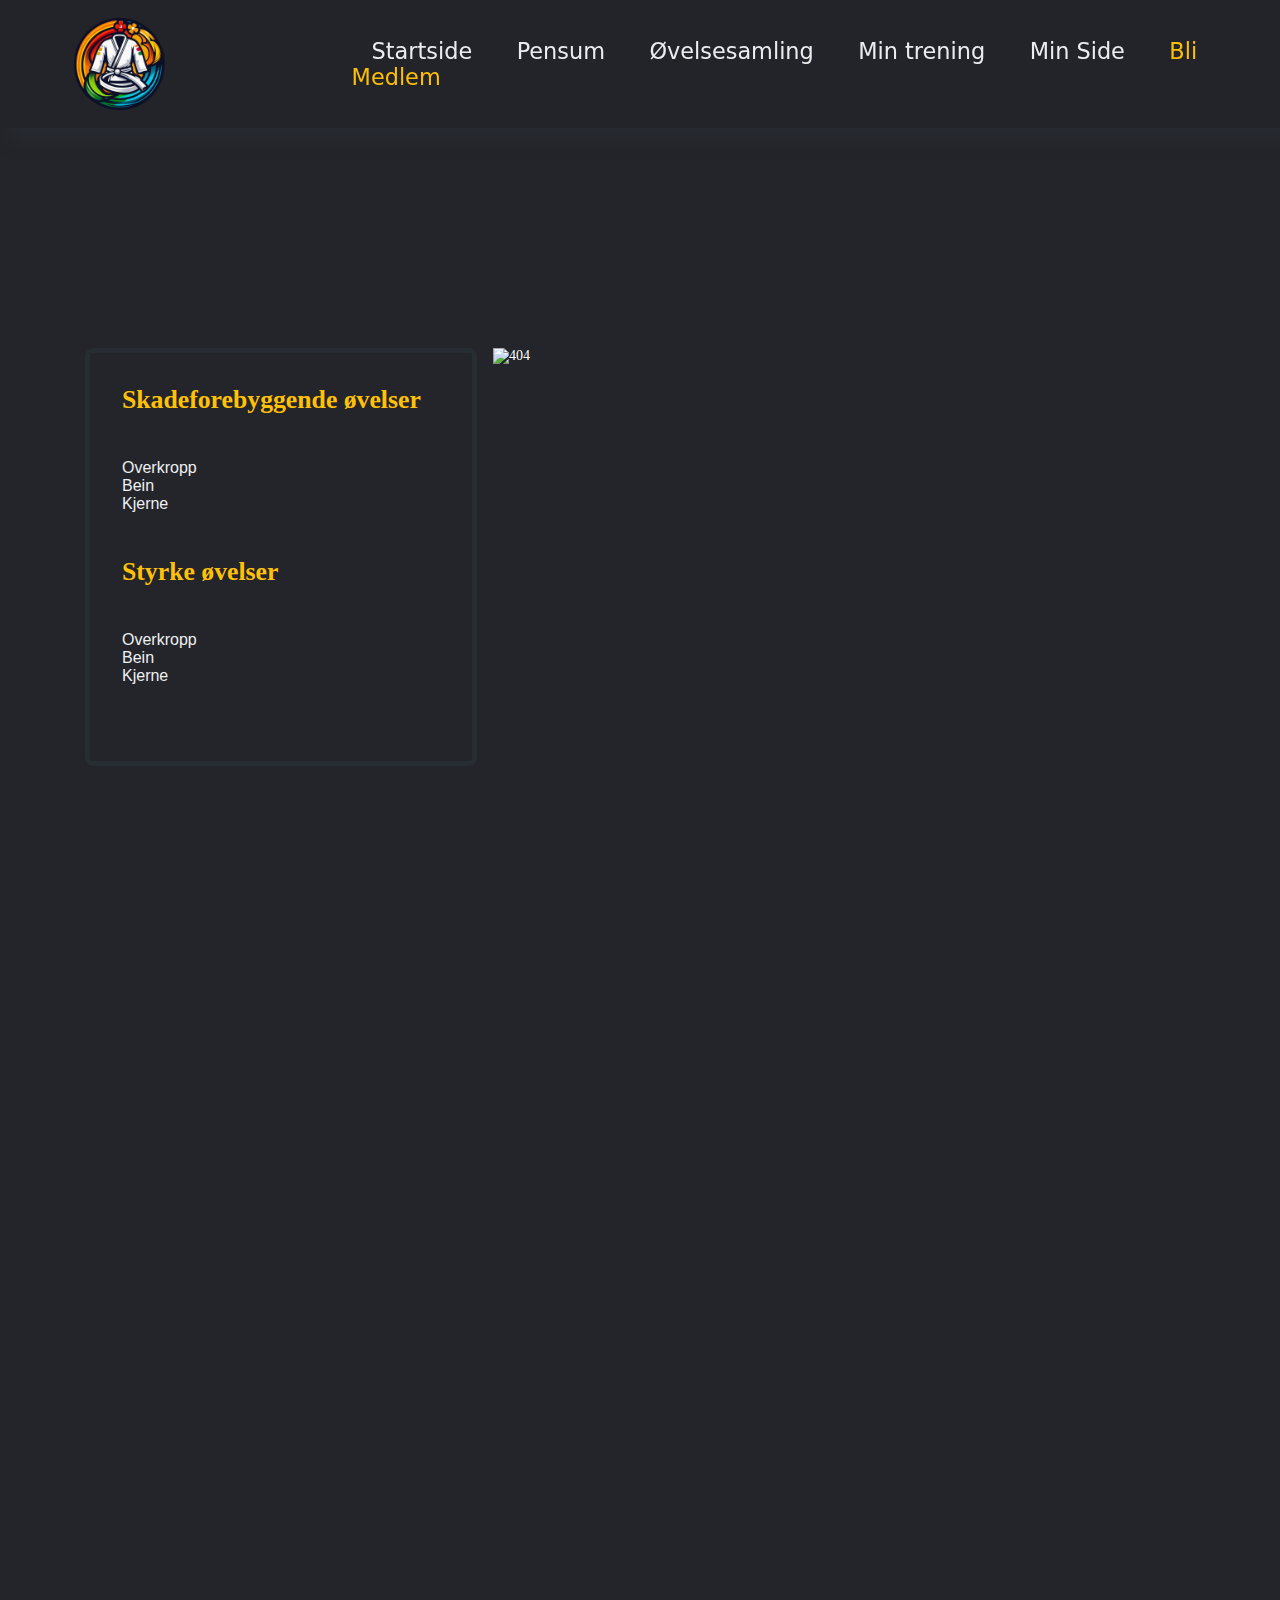
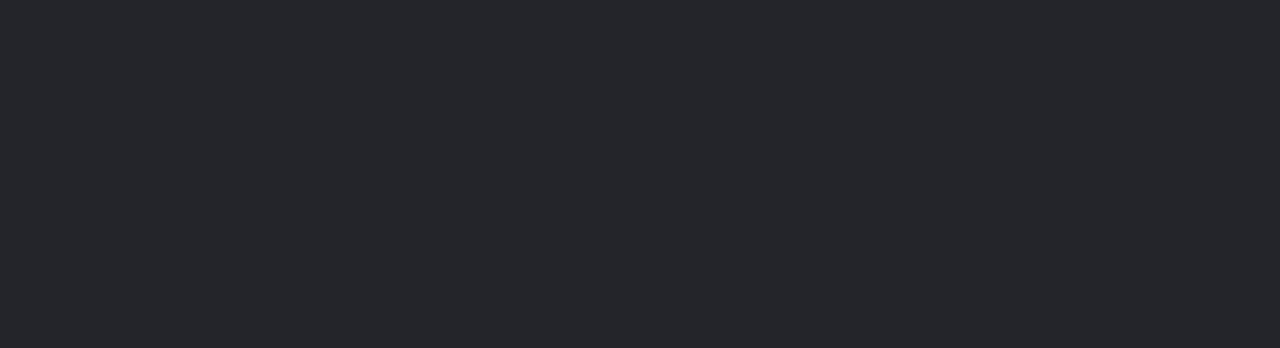
==== commit f535c57a: "update 7 files and delete 1 file" ====
--- a/JuJitsu Marie/index.html
+++ b/JuJitsu Marie/index.html
@@ -15,6 +15,7 @@
     <link rel="stylesheet" href="css/responsive.css">
     <link rel="stylesheet" href="css/auth.css">
     <link rel="stylesheet" href="css/pensum.css">
+    <link rel="stylesheet" href="css/training.css">
     <link rel="stylesheet" href="css/footer.css">
     <!-- Auth ------------------------------------------->
     <script src="js/user/authView.js"></script>
@@ -24,18 +25,17 @@
     <script src="js/common.js"></script>
     <script src="js/commonView.js"></script>
     <script src="js/commonController.js"></script> 
+    <script src="js/training&pensumController.js"></script>
     <!-- Pages ------------------------------------------>
     <script src="js/landingView.js"></script>
     <!--------------------------------------------------->
     <script src="js/pensumView.js"></script>
-    <script src="js/pensumController.js"></script>
     <!--------------------------------------------------->
     <script src="js/userGradeController.js"></script>
     <script src="js/userGradeView.js"></script>
     <script src="js/userSettingsView.js"></script>
     <!--------------------------------------------------->
     <script src="js/trainingView.js"></script>
-    <script src="js/trainingController.js"></script>
     <!--------------------------------------------------->
     <script src="js/ExerciseCollectionView.js"></script>
     <script src="js/ExerciseCollectionController.js"></script>
--- a/JuJitsu Marie/css/styles.css
+++ b/JuJitsu Marie/css/styles.css
@@ -69,7 +69,7 @@
 .landing_section .detail-box {
   position: fixed;
   width: 31rem;
-  top:5;
+  top:30%;
   left:25%;
   height: 100%;
   
@@ -102,6 +102,17 @@
   color: #ffffff;
 }
 
+#landingTitle {
+  font-family:Verdana, Geneva, Tahoma, sans-serif;
+  letter-spacing: 0.5rem;
+  font-weight: bolder;
+  padding: 1rem;
+}
+
+#landingTitle span {
+  color: var(--accent);
+}
+
 
 .exerciseImg {
   justify-content: center;
--- a/JuJitsu Marie/css/common.css
+++ b/JuJitsu Marie/css/common.css
@@ -1,5 +1,6 @@
 :root {
-    --accent: rgb(255, 140, 0);
+    /* --accent: rgb(255, 140, 0); */
+    --accent: #ffc107;
     --body-color: rgb(40, 44, 51);
     --blue: #007bff;
     --indigo: #6610f2;
--- a/JuJitsu Marie/css/navBar.css
+++ b/JuJitsu Marie/css/navBar.css
@@ -16,7 +16,7 @@
   align-items: center;
   padding: 1% 5%;
   filter: brightness(0.9);
-  filter: drop-shadow(rgb(107, 107, 107) 10px 0px 10px);
+  filter: drop-shadow(var(--body-color) 10px 10px 10px);
   position: fixed; /* Change to "fixed" */
   top: 0;
   width: 100%;
@@ -26,10 +26,33 @@
 }
 
 .logo {
+  display: flex;
+  cursor: pointer;
+  margin-right: auto;
+  height: 7rem;
+  width: 20rem;
+  text-align: center;
+  justify-content: center;
+  align-items: center; /* Add this line */
+  
+}
+
+.logo img {
+  display: flex;
   cursor: pointer;
   margin-right: auto;
   height: 7rem;
   width: 7rem;
+}
+
+.logo p {
+  font-size: 3rem;
+  text-align: center; /* Add this line */
+}
+
+
+.logo span {
+  color: var(--accent);
 }
 
 .nav__links {
--- a/JuJitsu Marie/css/profile.css
+++ b/JuJitsu Marie/css/profile.css
@@ -26,6 +26,10 @@
     padding-top: 20px;
 }
 
+.regLog {
+    color: var(--accent);
+}
+
 .job {
     font-size: 16px;
     font-weight: bold;
@@ -42,7 +46,7 @@
 }
 
 .url a {
-    color: #818181;
+    color: #ffffff;
     display: block;
     font-size: 20px;
     margin: 10px 0;
@@ -51,11 +55,10 @@
 }
 
 .url a:hover, .url .active {
-  color: black;
     margin-left: 25%;
     width: 50%;
-    background-color: var(--white);
     border-radius: 20px;
+    color: var(--accent);
 }
 
 .main_grade {
--- a/JuJitsu Marie/css/responsive.css
+++ b/JuJitsu Marie/css/responsive.css
@@ -108,7 +108,7 @@
   }
 
 
-  @media (min-width: 2000px) {
+  @media (min-width: 1000px) {
     img {
         width: 50%;
         height: auto;
--- a/JuJitsu Marie/css/auth.css
+++ b/JuJitsu Marie/css/auth.css
@@ -1,12 +1,12 @@
 .form {
-    padding: 40px;
-    max-width: 50rem;
-    margin: 40px auto;
-    border-radius: 4px;
-    box-shadow: 0 4px 10px 4px rgba(255, 255, 255, 0.3);
+    padding: 3rem;
+    max-width: 30%;
+    margin: auto;
+    border-radius: 10px;
+    border: solid 7px var(--body-color);
     justify-content: center;
     align-items: center;
-    margin-top: 10rem;
+    margin-top: 15%;
   }
   
   .tab-group {
@@ -22,7 +22,7 @@
   .tab-group li a {
     display: block;
     text-decoration: none;
-    padding: 15px;
+    padding: 1rem;
     background-color: inherit;
     color: #a0b3b0;
     font-size: 20px;
@@ -55,7 +55,7 @@
     color: rgba(255, 255, 255, 0.5);
     transition: all 0.25s ease;
     pointer-events: none;
-    font-size: 22px;
+    font-size: 1.5rem;
   }
   label .req {
     margin: 2px;
@@ -119,9 +119,9 @@
     border: 0;
     outline: none;
     border-radius: 0;
-    padding: 15px 0;
-    margin: 0;
-    font-size: 2rem;
+    padding: 1rem 0;
+    margin: 3rem 0 0 0;
+    font-size: 1.5rem;
     font-weight: 200;
     text-transform: uppercase;
     letter-spacing: .1em;
@@ -134,6 +134,8 @@
   }
   .buttonForm:hover, .buttonForm:focus {
     background: var(--accent);
+    border: var(--accent) solid 3px;
+    box-shadow: none;
   }
   
   .buttonForm-block {
--- a/JuJitsu Marie/css/pensum.css
+++ b/JuJitsu Marie/css/pensum.css
@@ -13,19 +13,14 @@
 
 .pensum_section .pensum_container .box {
   -webkit-box-flex: 1;
-  flex: 1;
+  padding: 1rem 1rem;
+  color: #ffffff;
+  width: 100%;
+  background-color: inherit;
   display: flex;
-  flex-direction: column;
+  justify-content: center;
   align-items: center;
   text-align: center;
-  padding: 1rem 1rem;
-  background-color: inherit;
-  color: #ffffff;
-  width: 100%;
-  margin-right: auto;
-  margin-left: auto;
-  margin-top: 0;
-  margin-bottom: 0;
 }
 
 .pensum_section .pensum_container {
@@ -34,20 +29,39 @@
 
 .box {
   border: 5px solid transparent;
+  display: flex;
+  justify-content: center;
+  align-items: center;
+  text-align: center;
 }
 .pensum_section .pensum_container .box .img-box {
   width: 9rem;
   background-color: inherit;
+  display: flex;
+  justify-content: center;
+  align-items: center;
+  flex-direction: column;
+}
+
+
+.pensum_section img{
+  height: 9rem;
+  background-color: inherit;
 }
 
 .pensum_section img {
-  width: 100%;
+  width: 130%;
+  justify-content: center;
+  align-self: center;
 }
 
 .pensum_section .pensum_container .box:hover,
 .pensum_section .pensum_container .box.active {
-  filter: brightness(1.2);
   background-color: inherit;
+}
+
+.pensum_section .pensum_container .box.active {
+  border: 2px solid var(--white);
 }
 
 #pensumTitle {
@@ -56,6 +70,10 @@
     font-weight: bolder;
     padding: 1rem;
   }
+
+#pensumTitle span {
+    color: var(--yellow);
+  }
   
   #pensumText {
     font-family:'Gill Sans', 'Gill Sans MT', Calibri, 'Trebuchet MS', sans-serif;
@@ -63,10 +81,21 @@
     font-size: 2rem;
   }
 
+  #pensumText span {
+    color: var(--yellow);
+    text-transform: uppercase;
+
+  }
+
+  #makeUser {
+    font-size: 2rem;
+    margin-left: 1rem;
+  }
+
   #pensumMyPage {
     font-size: 2rem;
-    margin-left: 1rem;
-    margin-top: 3rem;
+    border: none;
+    cursor: pointer;
   }
 
 .pensumSelect {
@@ -75,7 +104,6 @@
   display: flex;
   flex-direction: column;
   align-items: flex-start;
-  margin-bottom: 3rem;
   margin-right: 1rem;
   padding: 2rem;
   border: 5px solid var(--body-color);
@@ -85,8 +113,8 @@
   font-size: 2.4rem;
   width: 25rem;
   color: var(--accent);
-  margin-bottom: 17.5rem; /* Adjust as needed */
 }
+
 
 .pensumSelect a {
 
--- a/JuJitsu Marie/css/training.css
+++ b/JuJitsu Marie/css/training.css
@@ -0,0 +1,41 @@
+
+
+.trainingContent {
+    min-height: 100rem; /* Adjust this value as needed */
+    display: flex;
+    flex-direction: column;
+    align-items: flex-start;
+    width: 45rem;
+    color: white;
+    cursor: pointer;
+    scroll-behavior: smooth;
+    height: 100%;
+    transition: height 0.2s ease-out;
+  }
+  
+  .trainingSelect {
+    position: sticky;
+    top: 21rem;
+    display: flex;
+    flex-direction: column;
+    align-items: flex-start;
+    margin-right: 1rem;
+    padding: 2rem;
+    border: 5px solid var(--body-color);
+    height: 100%;
+    overflow: hidden;
+    border-radius: 0.5rem;
+    font-size: 2.4rem;
+    width: 25rem;
+    color: var(--accent);
+  }
+
+  .trainingContainer {
+    display: flex;
+    flex-direction: row;
+    height: 300%;
+    width: auto;
+    scroll-behavior: smooth;
+    margin-top: 40%;
+
+  }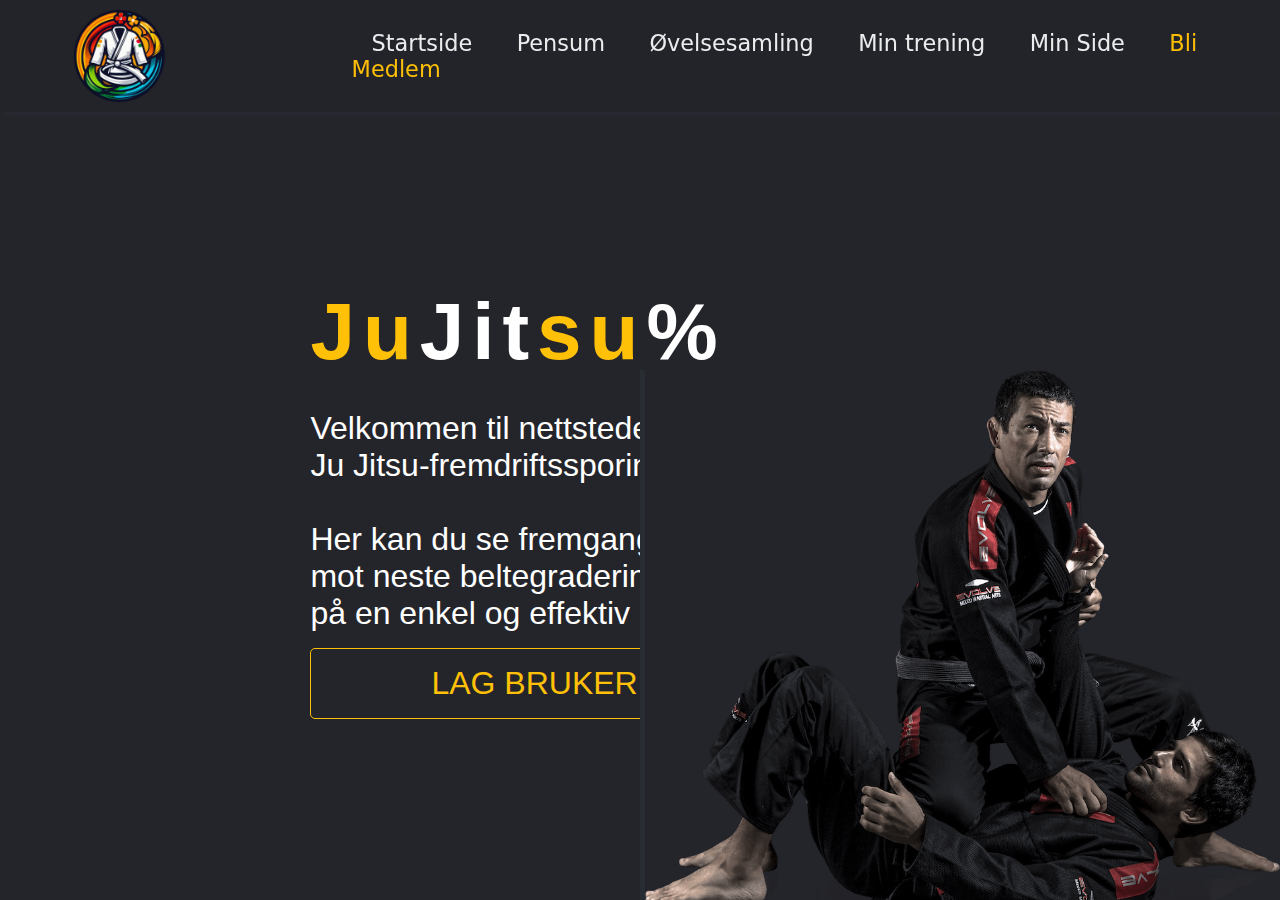
==== commit a0c129ee: "update 5 files and delete 4 files" ====
--- a/JuJitsu Marie/index.html
+++ b/JuJitsu Marie/index.html
@@ -23,9 +23,6 @@
     <!-- Common ----------------------------------------->
     <script src="js/model.js"></script>
     <script src="js/common.js"></script>
-    <script src="js/commonView.js"></script>
-    <script src="js/commonController.js"></script> 
-    <script src="js/training&pensumController.js"></script>
     <!-- Pages ------------------------------------------>
     <script src="js/landingView.js"></script>
     <!--------------------------------------------------->
--- a/JuJitsu Marie/css/styles.css
+++ b/JuJitsu Marie/css/styles.css
@@ -70,7 +70,7 @@
   position: fixed;
   width: 31rem;
   top:30%;
-  left:25%;
+  left:23%;
   height: 100%;
   
 
--- a/JuJitsu Marie/css/navBar.css
+++ b/JuJitsu Marie/css/navBar.css
@@ -15,13 +15,12 @@
   justify-content: flex-end;
   align-items: center;
   padding: 1% 5%;
-  filter: brightness(0.9);
-  filter: drop-shadow(var(--body-color) 10px 10px 10px);
+  filter: drop-shadow(var(--body-color) 3px 3px 3px);
   position: fixed; /* Change to "fixed" */
   top: 0;
   width: 100%;
   z-index: 100;
-  height: 8rem;
+  height: 7rem;
   opacity: 0.99;
 }
 
--- a/JuJitsu Marie/css/profile.css
+++ b/JuJitsu Marie/css/profile.css
@@ -87,7 +87,7 @@
   margin-left: 29%;
   font-size: 2rem;
   padding: 0 10px;
-  width: 50%;
+  width: 57%;
 }
 
 .main_settings h2 {
--- a/JuJitsu Marie/css/auth.css
+++ b/JuJitsu Marie/css/auth.css
@@ -43,9 +43,6 @@
     color: #ffffff;
   }
   
-  .tab-content > div:last-child {
-    display: none;
-  }
   
   
   label {
--- a/JuJitsu Marie/css/pensum.css
+++ b/JuJitsu Marie/css/pensum.css
@@ -5,6 +5,8 @@
 .pensum_section {
   transform: translateY(-50%);
 }
+
+
 
 .pensum_section .pensum_container {
   display: -webkit-box;
@@ -28,7 +30,7 @@
 }
 
 .box {
-  border: 5px solid transparent;
+  border: 3px solid transparent;
   display: flex;
   justify-content: center;
   align-items: center;
@@ -58,10 +60,15 @@
 .pensum_section .pensum_container .box:hover,
 .pensum_section .pensum_container .box.active {
   background-color: inherit;
+
+}
+
+.pensum_section .pensum_container .box:hover{
+  filter: brightness(1.2);
 }
 
 .pensum_section .pensum_container .box.active {
-  border: 2px solid var(--white);
+  border: 3px solid var(--accent);
 }
 
 #pensumTitle {
@@ -100,7 +107,7 @@
 
 .pensumSelect {
   position: sticky;
-  top: 21rem;
+  top: 7.2rem;
   display: flex;
   flex-direction: column;
   align-items: flex-start;
@@ -110,7 +117,7 @@
   height: 100%;
   overflow: hidden;
   border-radius: 0.5rem;
-  font-size: 2.4rem;
+  font-size: 2.3rem;
   width: 25rem;
   color: var(--accent);
 }
--- a/JuJitsu Marie/css/training.css
+++ b/JuJitsu Marie/css/training.css
@@ -1,4 +1,10 @@
 
+.training_section{
+  margin: 0;
+  padding: 0;
+  margin-top: 10%;
+
+}
 
 .trainingContent {
     min-height: 100rem; /* Adjust this value as needed */
@@ -36,6 +42,60 @@
     height: 300%;
     width: auto;
     scroll-behavior: smooth;
-    margin-top: 40%;
+    margin-top: 10%;
 
-  }+  }
+
+  .training_section .training_section{
+    transform: translateY(-50%);
+  }
+  
+  .training_section .training_container {
+    display: -webkit-box;  
+  }
+  
+  .training_section .training_container .box {
+    -webkit-box-flex: 1;
+    padding: 1rem 1rem;
+    color: #ffffff;
+    width: 100%;
+    background-color: inherit;
+    display: flex;
+    justify-content: center;
+    align-items: center;
+    text-align: center;
+  }
+  
+  .training_section .training_container {
+    border: solid 5px var(--body-color);
+  }
+  
+  .training_section .training_container .box .img-box {
+    width: 9rem;
+    background-color: inherit;
+    display: flex;
+    justify-content: center;
+    align-items: center;
+    flex-direction: column;
+  }
+  
+  
+  .training_section img{
+    height: 9rem;
+    background-color: inherit;
+  }
+  
+  .training_section img {
+    width: 130%;
+    justify-content: center;
+    align-self: center;
+  }
+  
+  .training_section .training_container .box:hover,
+  .training_section .training_container .box.active {
+    background-color: inherit;
+  }
+  
+/* .training_section .training_container .box.active {
+  border: 2px solid var(--white);
+} */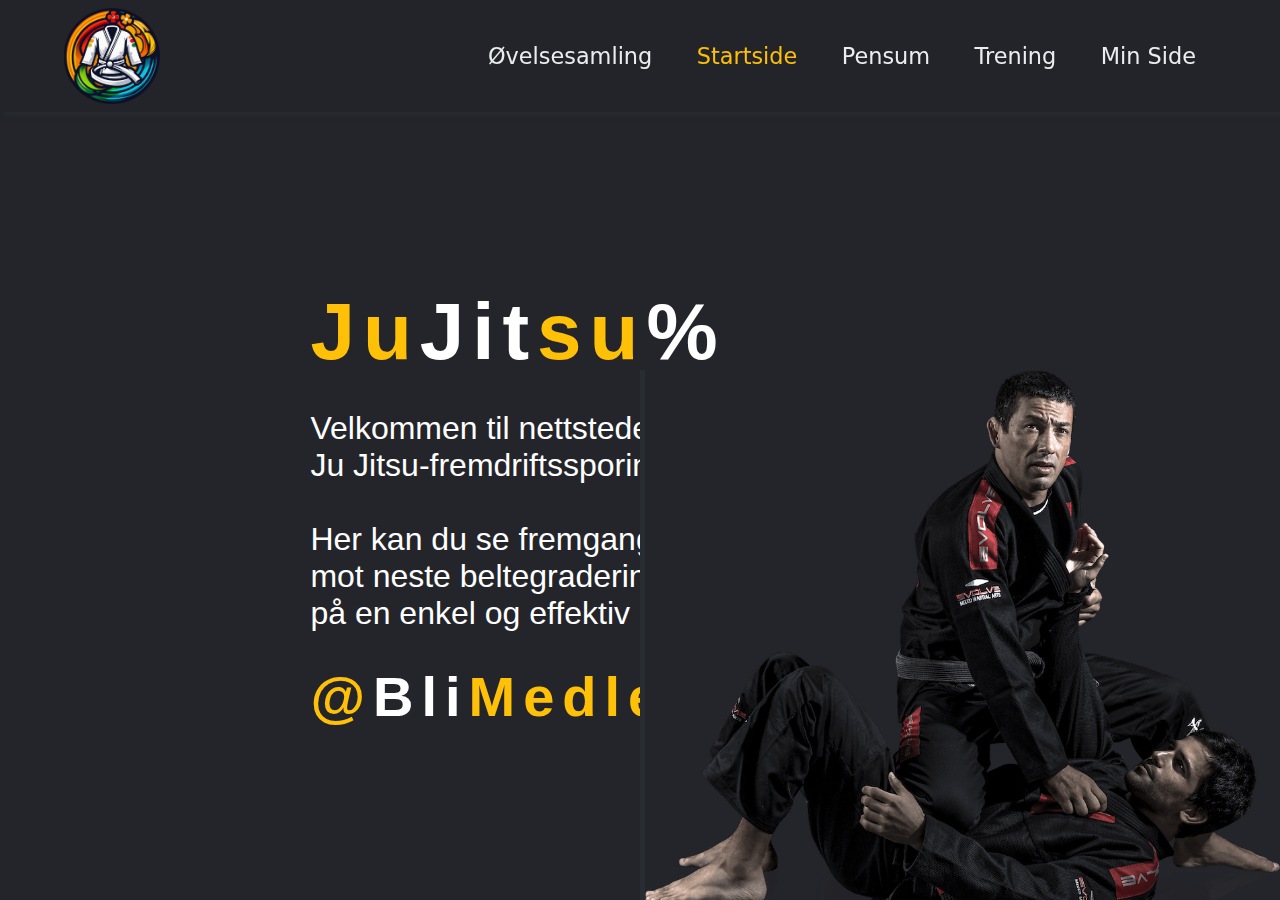
==== commit f0209da8: "update 11 files" ====
--- a/JuJitsu Marie/index.html
+++ b/JuJitsu Marie/index.html
@@ -2,11 +2,14 @@
 <html lang="en">
 <head>
     <!-- META ------------------------------------------>
+    <link rel="icon" href="images/favicon.ico" type="image/x-icon" sizes="48x48">
     <meta charset="UTF-8">
     <meta name="viewport" content="width=device-width, initial-scale=1.0" />
     <meta name="title" content="JuJitsu"/>
     <meta name="description" content="Belte gradering applikasjon" />
     <meta name="author" content="Team2"/>  
+
+    
     <!-- Styles ----------------------------------------->
     <link rel="stylesheet" href="css/styles.css">
     <link rel="stylesheet" href="css/common.css">
@@ -18,8 +21,8 @@
     <link rel="stylesheet" href="css/training.css">
     <link rel="stylesheet" href="css/footer.css">
     <!-- Auth ------------------------------------------->
-    <script src="js/user/authView.js"></script>
-    <script src="js/user/authController.js"></script>
+    <script src="js/authView.js"></script>
+    <script src="js/authController.js"></script>
     <!-- Common ----------------------------------------->
     <script src="js/model.js"></script>
     <script src="js/common.js"></script>
--- a/JuJitsu Marie/css/styles.css
+++ b/JuJitsu Marie/css/styles.css
@@ -89,15 +89,12 @@
   display: inline-block;
   font-family: Verdana, Geneva, Tahoma, sans-serif;
   text-transform: uppercase;
-  padding: 1rem 7.5rem;
   background-color: transparent;
-  border: 1px solid var(--accent);
   border-radius: 5px;
   color: var(--accent);
 }
 
 .landing_section .detail-box a:hover {
-  border: solid white 1px;
   background-color: transparent;
   color: #ffffff;
 }
@@ -110,6 +107,19 @@
 }
 
 #landingTitle span {
+  color: var(--accent);
+}
+
+#landingUser {
+  font-family:Verdana, Geneva, Tahoma, sans-serif;
+  letter-spacing: 0.5rem;
+  font-weight: bolder;
+  padding: 1rem;
+  font-size: 400%;
+  cursor: pointer;
+}
+
+#landingUser span {
   color: var(--accent);
 }
 
--- a/JuJitsu Marie/css/navBar.css
+++ b/JuJitsu Marie/css/navBar.css
@@ -40,8 +40,8 @@
   display: flex;
   cursor: pointer;
   margin-right: auto;
-  height: 7rem;
-  width: 7rem;
+  height: 6rem;
+  width: 6rem;
 }
 
 .logo p {
@@ -76,6 +76,10 @@
   color: var(--accent);
 }
 
+.nav__links li a.current {
+  color: var(--accent);
+}
+
 button {
   padding: 9px 25px;
   font-size: 1.4rem;
@@ -91,4 +95,8 @@
 button:hover {
   color: rgb(255, 255, 255);
   box-shadow: rgb(255, 255, 255) 0 0 10px;
+}
+
+.regLog {
+  color: var(--accent);
 }--- a/JuJitsu Marie/css/profile.css
+++ b/JuJitsu Marie/css/profile.css
@@ -24,10 +24,6 @@
     font-size: 20px;
     font-weight: bold;
     padding-top: 20px;
-}
-
-.regLog {
-    color: var(--accent);
 }
 
 .job {
--- a/JuJitsu Marie/css/training.css
+++ b/JuJitsu Marie/css/training.css
@@ -21,7 +21,7 @@
   
   .trainingSelect {
     position: sticky;
-    top: 21rem;
+    top: 28rem;
     display: flex;
     flex-direction: column;
     align-items: flex-start;
@@ -71,7 +71,7 @@
   }
   
   .training_section .training_container .box .img-box {
-    width: 9rem;
+    height: 13rem;
     background-color: inherit;
     display: flex;
     justify-content: center;
@@ -81,7 +81,8 @@
   
   
   .training_section img{
-    height: 9rem;
+    height: 10rem;
+    width: 15rem;
     background-color: inherit;
   }
   
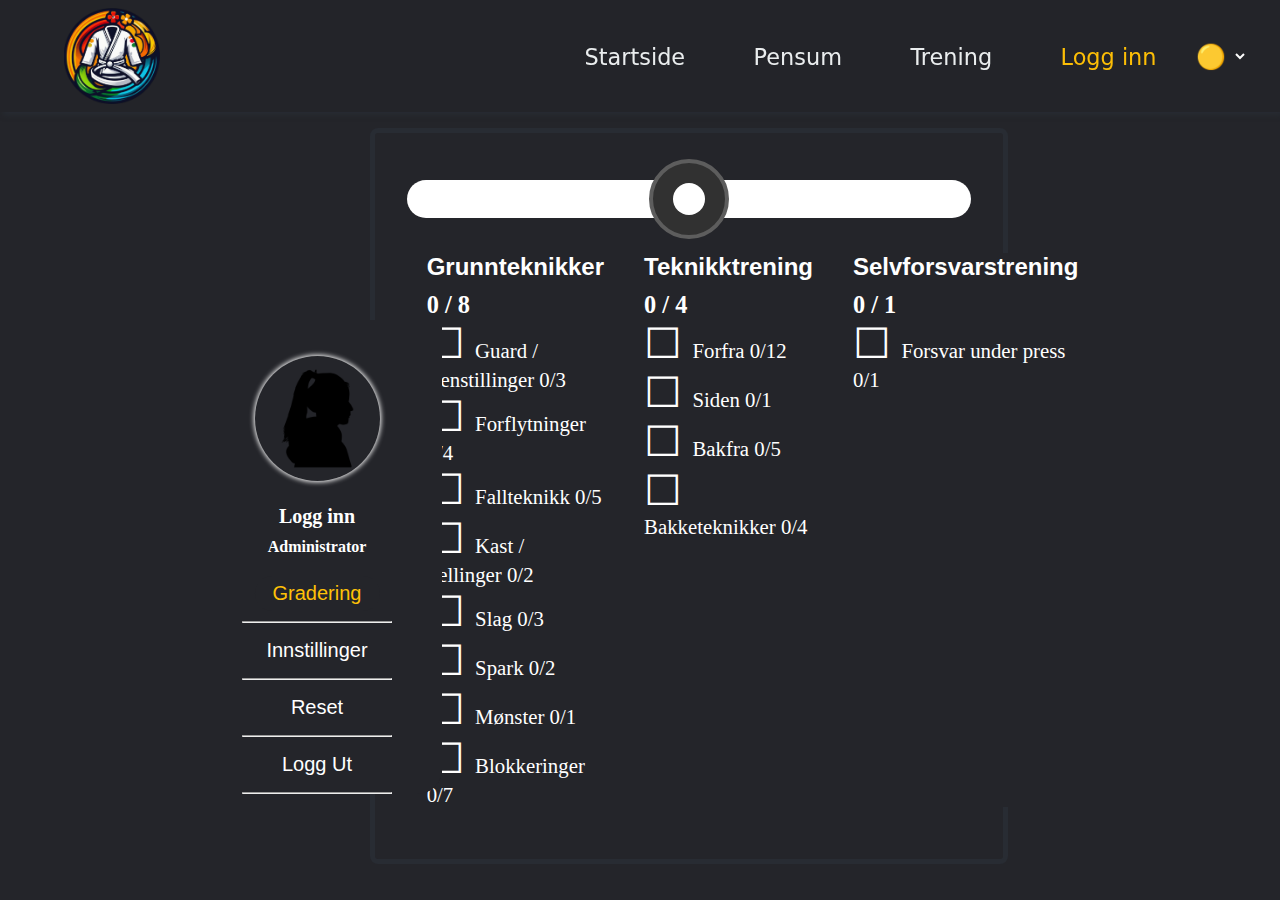
==== commit 0b9dccc3: "update 5 files" ====
--- a/JuJitsu Marie/index.html
+++ b/JuJitsu Marie/index.html
@@ -1,5 +1,6 @@
 <!DOCTYPE html>
 <html lang="en">
+    <title>Ju Jitsu %</title>
 <head>
     <!-- META ------------------------------------------>
     <link rel="icon" href="images/favicon.ico" type="image/x-icon" sizes="48x48">
@@ -7,7 +8,7 @@
     <meta name="viewport" content="width=device-width, initial-scale=1.0" />
     <meta name="title" content="JuJitsu"/>
     <meta name="description" content="Belte gradering applikasjon" />
-    <meta name="author" content="Team2"/>  
+    <meta name="author" content="Team2"/>      
 
     
     <!-- Styles ----------------------------------------->
--- a/JuJitsu Marie/css/styles.css
+++ b/JuJitsu Marie/css/styles.css
@@ -1,5 +1,4 @@
 html{
-  scroll-behavior: smooth;
   scroll-padding: 0px 0px 0px 0px;
 }
 
@@ -42,7 +41,7 @@
   width: 100%;
   margin: 9rem 0;
   padding: 2rem;
-  margin-top: 11rem;
+  margin-top: 12rem;
 }
 
 
@@ -135,7 +134,6 @@
   flex-direction: row;
   height: 500%;
   width: auto;
-  scroll-behavior: smooth;
 }
 
 
--- a/JuJitsu Marie/css/common.css
+++ b/JuJitsu Marie/css/common.css
@@ -37,6 +37,15 @@
 
   #app {
     margin-top: 7%;
+  }
+
+  .theme{
+    border: none;
+    outline: none;
+    font-size: 1.5rem;
+    color: white;
+    width: 3.5rem;
+    margin-right: -2rem;
   }
   
   h1 {
@@ -83,6 +92,7 @@
     flex-wrap: wrap;
     margin-right: -15px;
     margin-left: -15px;
+    border-radius: 0.5rem;
   }
   
   .no-gutters {
--- a/JuJitsu Marie/css/navBar.css
+++ b/JuJitsu Marie/css/navBar.css
@@ -67,7 +67,7 @@
 
 .nav__links li a {
   transition: all 0.3s ease 0s;
-  padding: 0 20px;
+  padding: 0 2rem;
   font-size: 1.4rem;
   font-family: system-ui, -apple-system, BlinkMacSystemFont, 'Segoe UI', Roboto, Oxygen, Ubuntu, Cantarell, 'Open Sans', 'Helvetica Neue', sans-serif;
 }
--- a/JuJitsu Marie/css/profile.css
+++ b/JuJitsu Marie/css/profile.css
@@ -2,7 +2,7 @@
     color: #ffffff;
     border-bottom-right-radius: 25px;
     top: 20rem;
-    left: 10%;
+    left: 15%;
     overflow-x: hidden;
     padding-top: 20px;
     position: absolute;
@@ -74,16 +74,18 @@
   flex-flow: row;
   justify-content: space-between;
   height: auto;
+  
     
     
 }
 
 .main_settings {
   margin-top: 10%;
-  margin-left: 29%;
+  margin-left: 28.1%;
   font-size: 2rem;
   padding: 0 10px;
   width: 57%;
+  
 }
 
 .main_settings h2 {
@@ -108,6 +110,7 @@
   margin-bottom: 20px;
   padding: 2rem;
   width: 90%;
+  border-radius: 0.5rem;
 }
 
 .main_settings .card_settings .card-body table {
--- a/JuJitsu Marie/css/pensum.css
+++ b/JuJitsu Marie/css/pensum.css
@@ -1,15 +1,18 @@
 .display_section{
-  margin-top: -6rem;
+  margin-top: -5.8rem;
+  
 }
 
 .pensum_section {
   transform: translateY(-50%);
+  
 }
 
 
 
 .pensum_section .pensum_container {
   display: -webkit-box;
+  border-radius: 0.5rem;
 
 }
 
@@ -23,6 +26,7 @@
   justify-content: center;
   align-items: center;
   text-align: center;
+  
 }
 
 .pensum_section .pensum_container {
@@ -79,7 +83,7 @@
   }
 
 #pensumTitle span {
-    color: var(--yellow);
+    color: var(--accent);
   }
   
   #pensumText {
@@ -89,7 +93,7 @@
   }
 
   #pensumText span {
-    color: var(--yellow);
+    color: var(--accent);
     text-transform: uppercase;
 
   }
@@ -137,7 +141,6 @@
   width: 45rem;
   color: white;
   cursor: pointer;
-  scroll-behavior: smooth;
   height: 100%;
   transition: height 0.2s ease-out;
 }
--- a/JuJitsu Marie/css/training.css
+++ b/JuJitsu Marie/css/training.css
@@ -3,6 +3,7 @@
   margin: 0;
   padding: 0;
   margin-top: 10%;
+  border-radius: 0.5rem;
 
 }
 
@@ -14,14 +15,13 @@
     width: 45rem;
     color: white;
     cursor: pointer;
-    scroll-behavior: smooth;
     height: 100%;
     transition: height 0.2s ease-out;
   }
   
   .trainingSelect {
     position: sticky;
-    top: 28rem;
+    top: 20rem;
     display: flex;
     flex-direction: column;
     align-items: flex-start;
@@ -41,7 +41,6 @@
     flex-direction: row;
     height: 300%;
     width: auto;
-    scroll-behavior: smooth;
     margin-top: 10%;
 
   }
@@ -52,6 +51,7 @@
   
   .training_section .training_container {
     display: -webkit-box;  
+    border-radius: 0.5rem;
   }
   
   .training_section .training_container .box {
